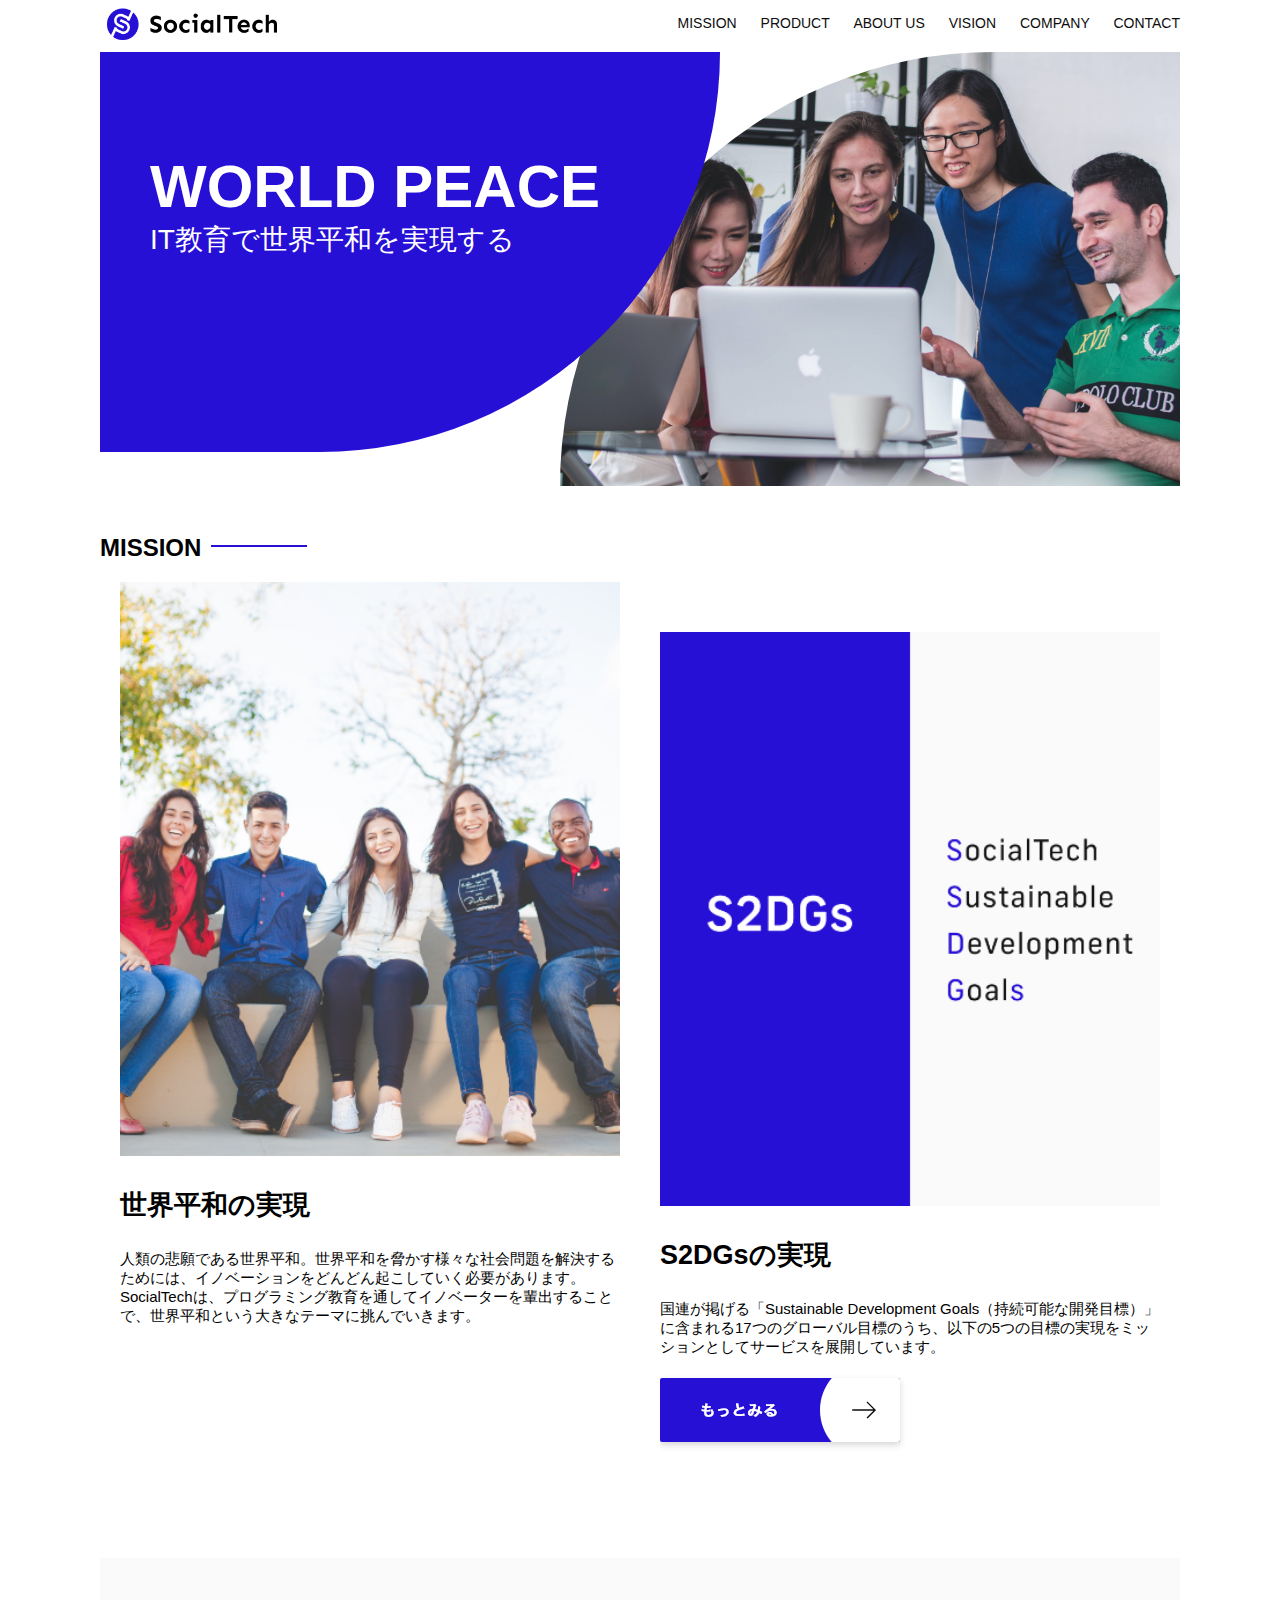
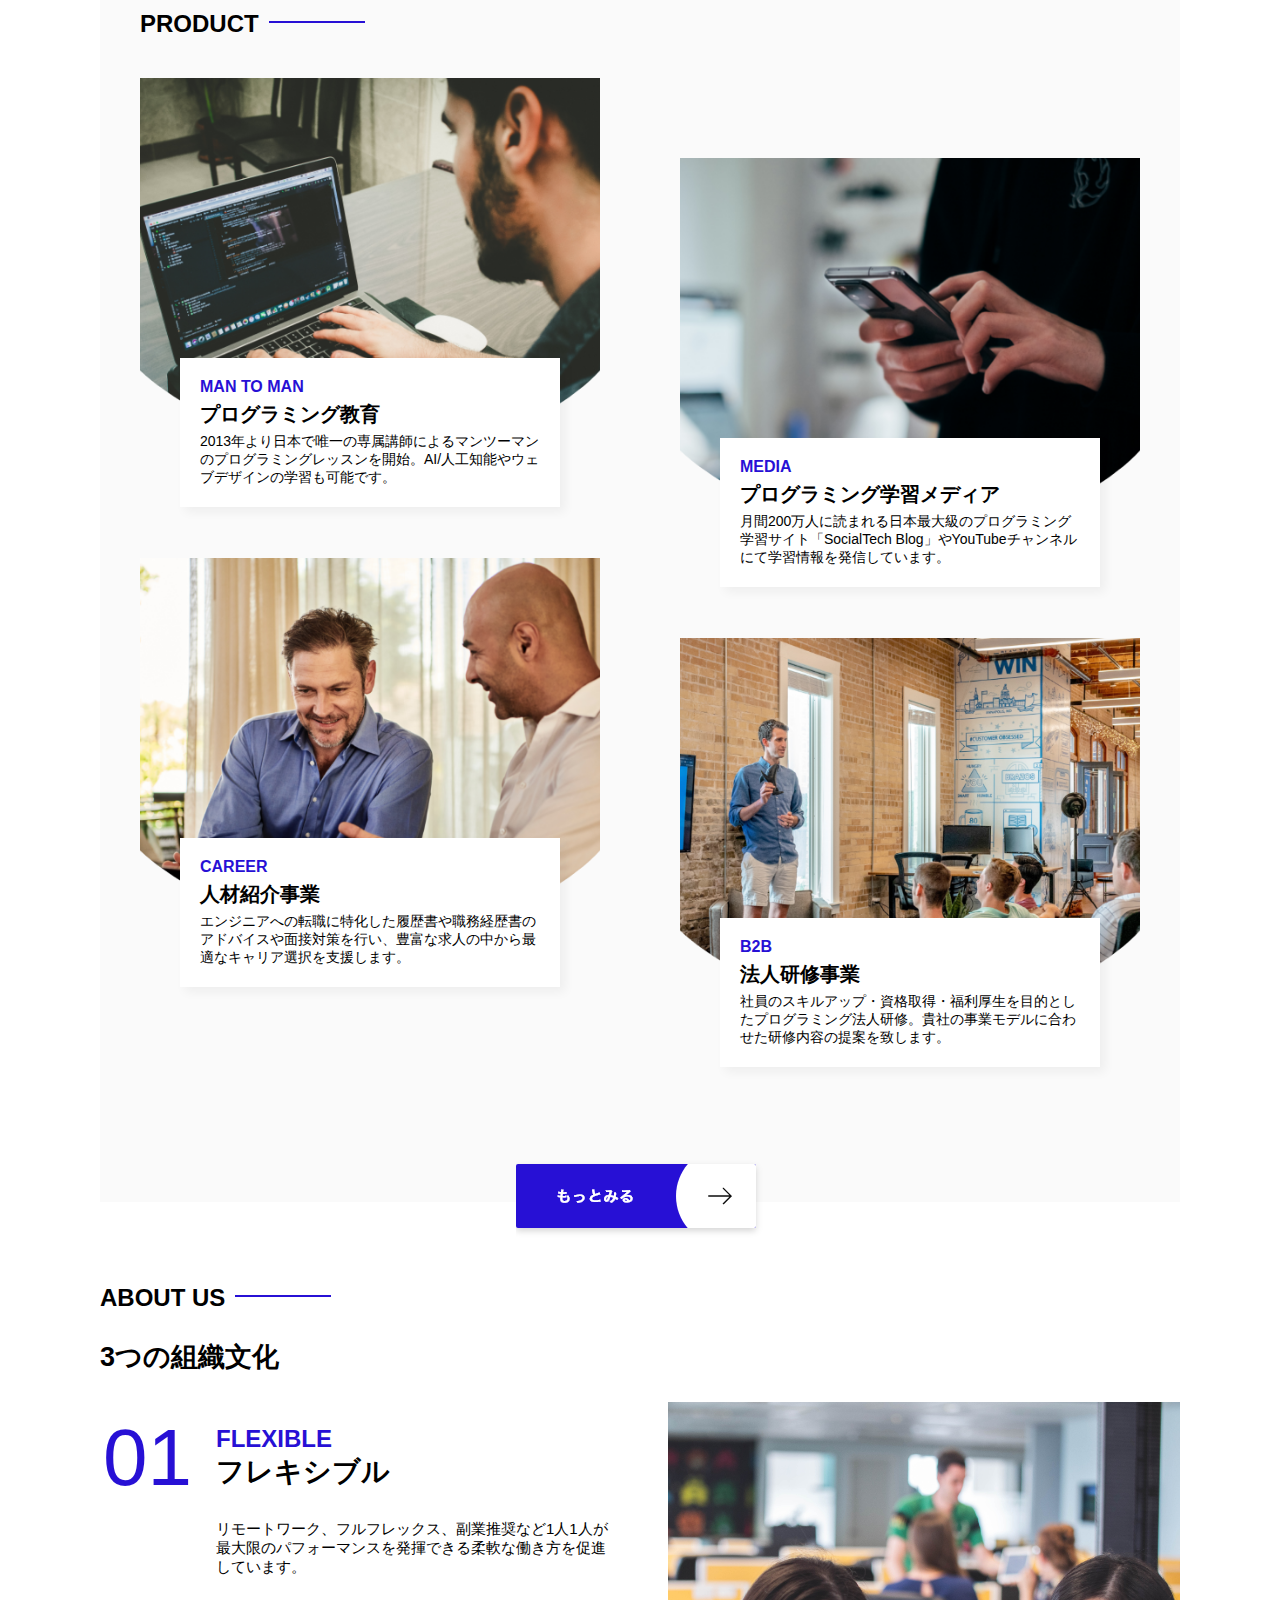
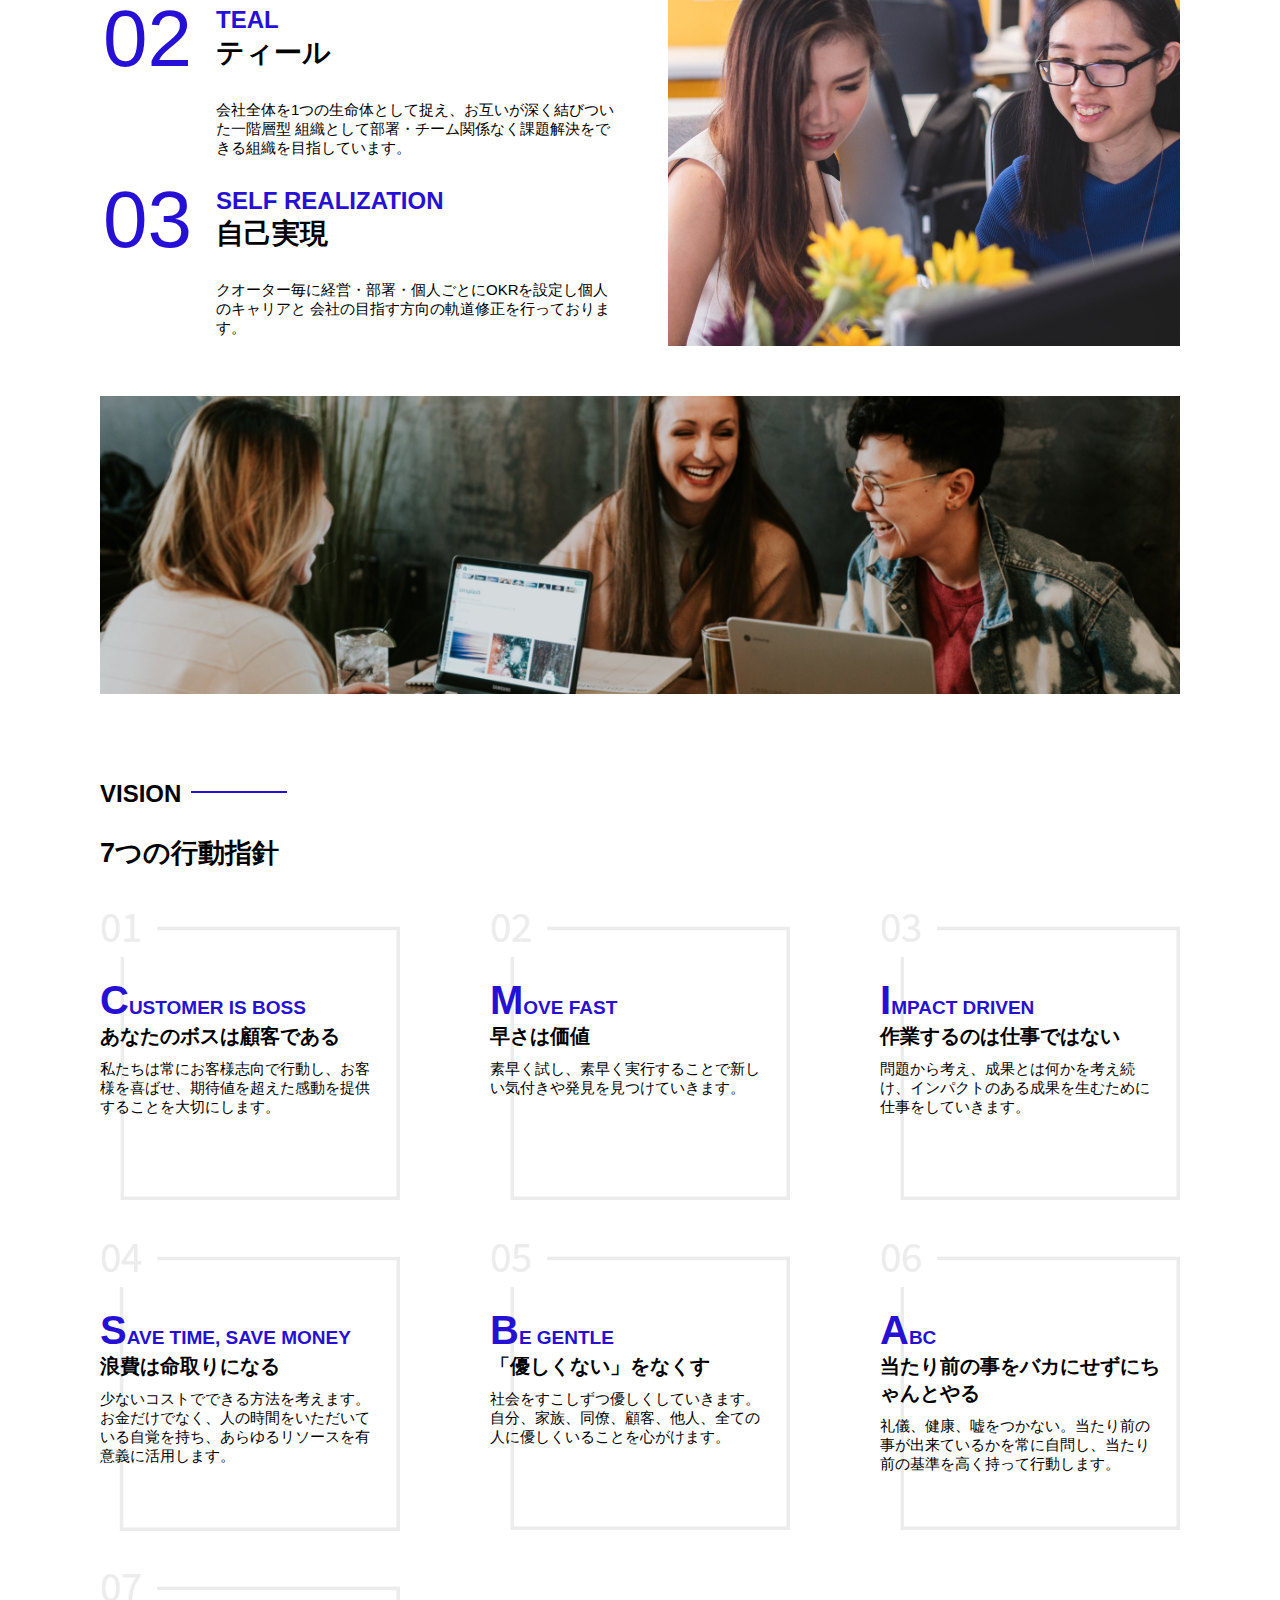
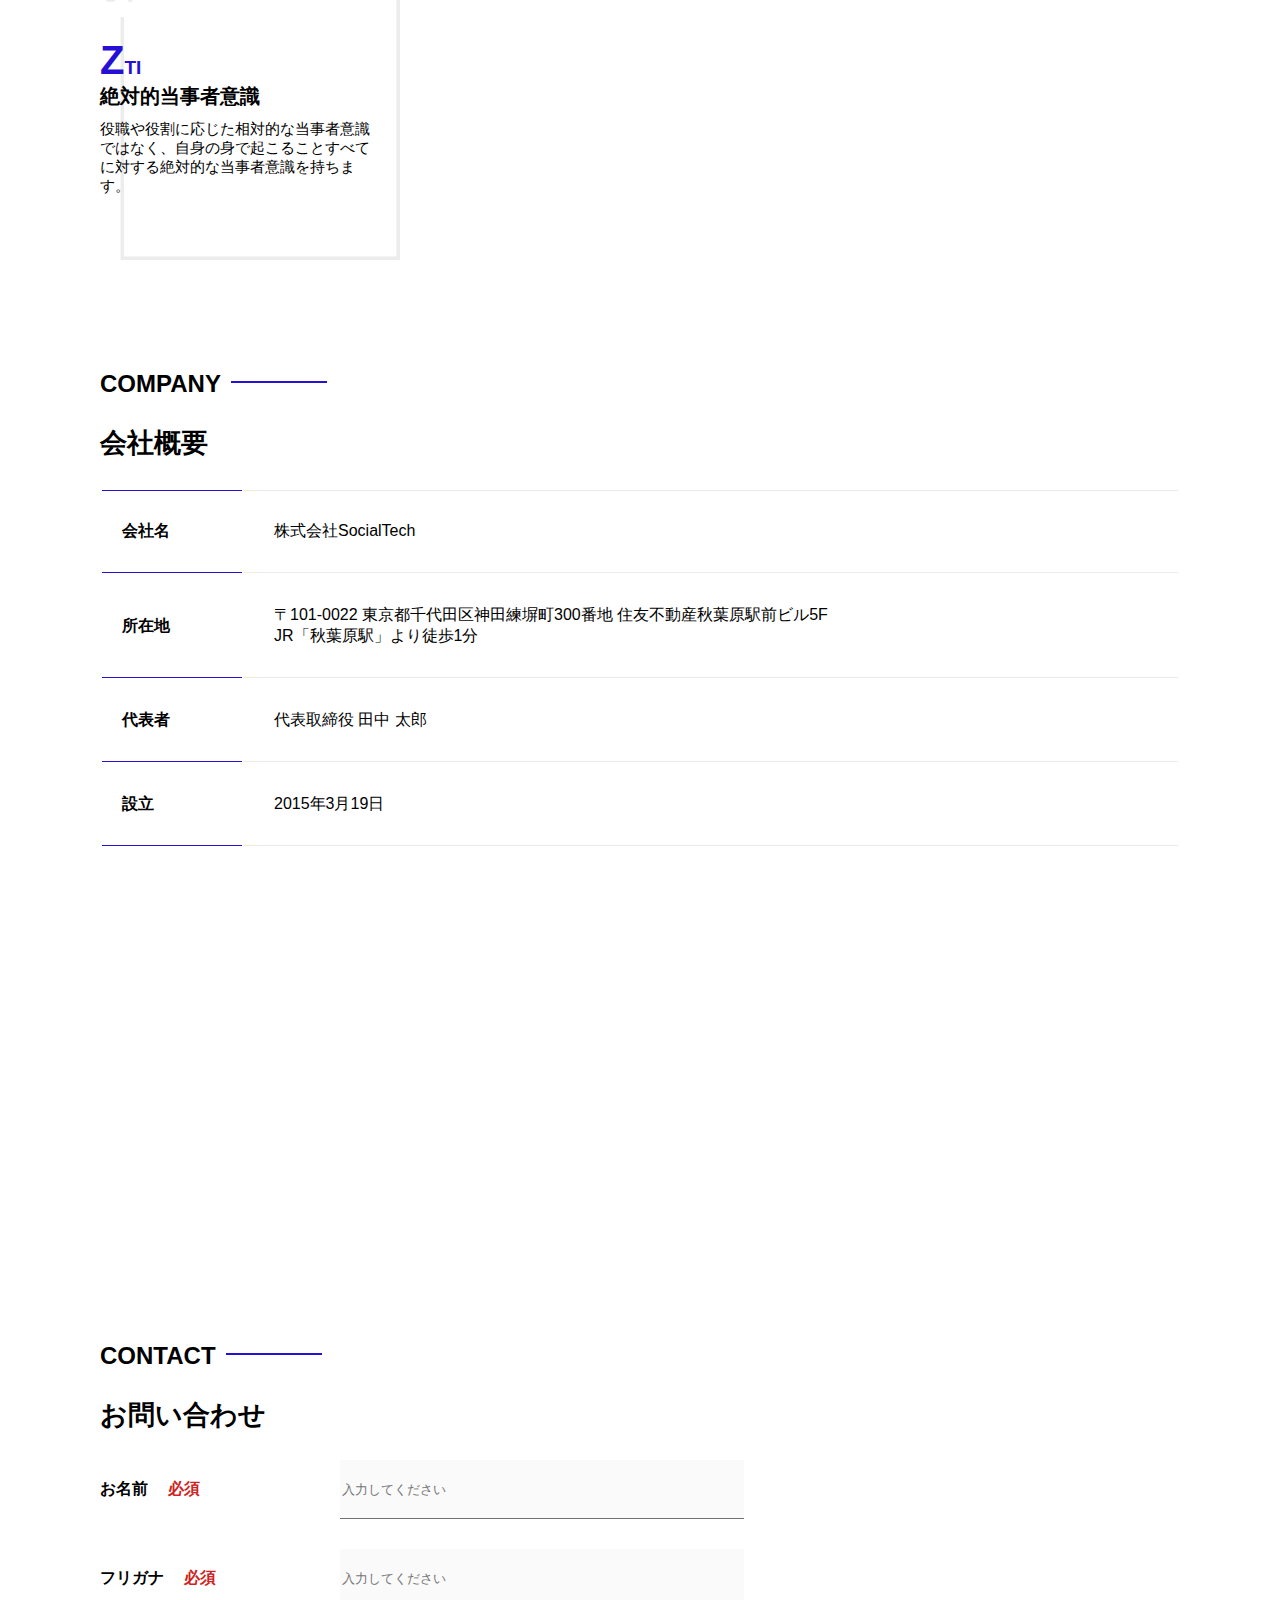
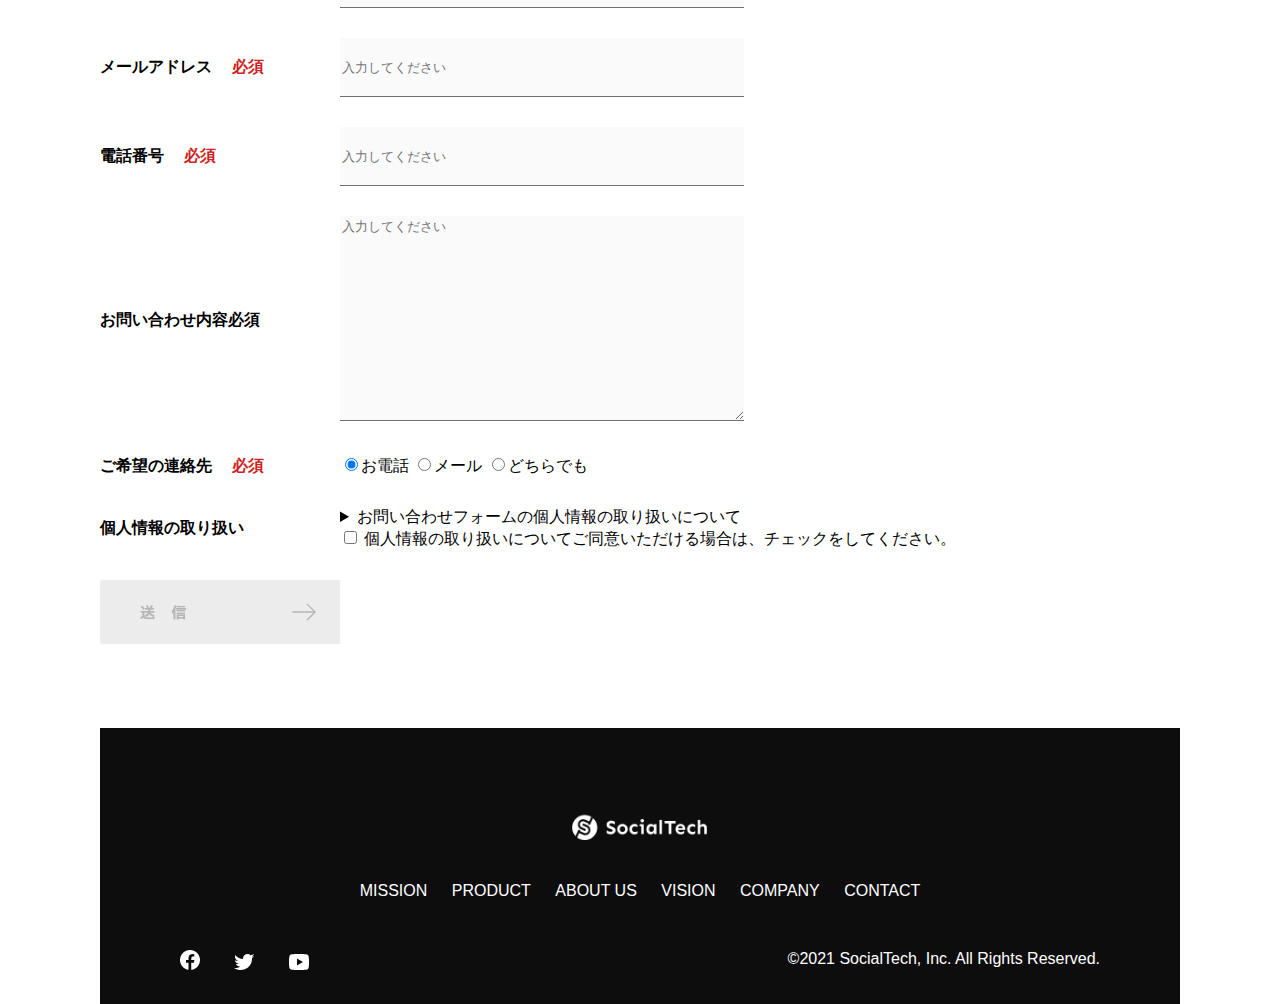
==== index.html @ 22181652 "commit repository" ====
<!DOCTYPE html>
<html>
  <head>
    <title>Social Tech</title>
    <meta charset="utf-8">
    <meta name="description" content="SocialTechはEdTech業界のリーディングカンパニーを目指します。">
    <meta name="viewport" content="width=device-width, initial-scale=1.0">
    <link rel="stylesheet" href="style.css">
  
  </head>
  <body>
    <header>
      <a href="index.html" id="logo"><img src="images/logo.png" alt="トップページに戻る"></a>
      <nav id="nav-pc">
        <a href="mission.html">MISSION</a>
        <a href="product.html">PRODUCT</a>
        <a href="index.html#aboutus">ABOUT US</a>
        <a href="index.html#vision">VISION</a>
        <a href="index.html#company">COMPANY</a>
        <a href="index.html#contact">CONTACT</a>
      </nav>
      <!-- menu button for smart phone -->
      <img id="menu-sp" src="images/button-menu.png" alt="ナビゲーションを開く" onclick="document.getElementById('nav-sp').style.display = 'block'">

      <!-- navigation for smartphone -->
      <nav id="nav-sp">
        <img id="close" src="images/button-close.png" alt="ナビゲーションを閉じる" onclick="document.getElementById('nav-sp').style.display = 'none'">
        <a id="logo-sp" href="index.html" onclick="document.getElementById('nav-sp').style.display = 'none'"><img src="images/logo-sp.png" alt="トップページに戻る"></a>
        <a class="menu" href="mission.html" onclick="document.getElementById('nav-sp').style.display = 'none'">MISSION</a>
        <a class="menu" href="product.html" onclick="document.getElementById('nav-sp').style.display = 'none'">PRODUCT</a>
        <a class="menu" href="index.html#aboutus" onclick="document.getElementById('nav-sp').style.display = 'none'">ABOUT US</a>
        <a class="menu" href="index.html#vision" onclick="document.getElementById('nav-sp').style.display = 'none'">VISION</a>
        <a class="menu" href="index.html#company" onclick="document.getElementById('nav-sp').style.display = 'none'">COMPANY</a>
        <a class="menu" href="index.html#contact" onclick="document.getElementById('nav-sp').style.display = 'none'">CONTACT</a>
        <div id="sns">
          <a href="https://www.facebook.com/sejuku2013"><img src="images/button-facebook.png" alt="Facebookのリンク"></a>
          <a href="https://twitter.com/samuraijuku"><img src="images/button-twitter.png" alt="Twitterのリンク"></a>
          <a href="https://www.youtube.com/channel/UCCFOQO5aDK0xXam4cUQXT8g"><img src="images/button-youtube.png" alt="YouTubeのリンク"></a>
        </div>
      </nav>
    </header>

    <main>
      <article>
        <section id="main-visual">
          <div id="main-message">
            <h1>WORLD PEACE</h1>
            <p>IT教育で世界平和を実現する</p>
          </div>
          <img src="images/index/index-main.png" alt="PCの周りに集まる多国籍の仲間たち">
        </section>

        <section id="mission">
          <h2 class="index-h2">MISSION</h2>
          <div id="mission-flex">
            <div>
              <img id="mission-photo" src="images/index/index-mission.png" alt="屋外のベンチで写真を撮影する多国籍の仲間たち">
              <h3>世界平和の実現</h3>
              <p>人類の悲願である世界平和。世界平和を脅かす様々な社会問題を解決するためには、イノベーションをどんどん起こしていく必要があります。SocialTechは、プログラミング教育を通してイノベーターを輩出することで、世界平和という大きなテーマに挑んでいきます。
              </p>
           </div>
           <div>
            <img id="s2dgs" src="images/index/s2dgs.png" alt="S2DGs">
            <h3>S2DGsの実現</h3>
            <p>国連が掲げる「Sustainable Development Goals（持続可能な開発目標）」に含まれる17つのグローバル目標のうち、以下の5つの目標の実現をミッションとしてサービスを展開しています。</p>
            <a href="mission.html"><img src="images/button-more.png" alt="もっとみる"></a> 
           </div>
         </div>
       </section>
       
       <section id="product">
        <h2 class="index-h2">PRODUCT</h2>
        <div>

          <div id="product-left">
            <div>
             <img class="product-photo" src="images/index/index-mantoman.png" alt="PCでコードを書く男性">
             <div class="product-explain">
              <span>MAN TO MAN</span>
              <h3>プログラミング教育</h3>
              <p>2013年より日本で唯一の専属講師によるマンツーマンのプログラミングレッスンを開始。AI/人工知能やウェブデザインの学習も可能です。</p>
             </div>
            </div>
            <div>
              <img class="product-photo" src="images/index/index-career.png" alt="笑顔で話し合う2人の男性">
              <div class="product-explain">
              <span>CAREER</span>
              <h3>人材紹介事業</h3>
              <p>エンジニアへの転職に特化した履歴書や職務経歴書のアドバイスや面接対策を行い、豊富な求人の中から最適なキャリア選択を支援します。</p>
             </div>
            </div>
          </div>

          <div id="product-right">
            <div>
              <img class="product-photo" src="images/index/index-media.png" alt="スマートフォンを操作する人">
              <div class="product-explain">
               <span>MEDIA</span>
                <h3>プログラミング学習メディア</h3>
                <p>月間200万人に読まれる日本最大級のプログラミング学習サイト「SocialTech Blog」やYouTubeチャンネルにて学習情報を発信しています。</p>
              </div>
            </div>
            <div>
             <img class="product-photo" src="images/index/index-b2b.png" alt="講演中の男性とそれを聴く人々">
             <div class="product-explain">
              <span>B2B</span>
               <h3>法人研修事業</h3>
               <p>社員のスキルアップ・資格取得・福利厚生を目的としたプログラミング法人研修。貴社の事業モデルに合わせた研修内容の提案を致します。</p>
              </div>
             </div>
          </div>

        </div>
        <div>
          <a id="product-more" href="product.html">
            <img src="images/button-more.png" alt="もっとみる">
          </a> 
        </div>
       </section>

       <section id="aboutus">
        <h2 class="index-h2">ABOUT US</h2>
        <h3>3つの組織文化</h3>
        <div>
          <table class="culture-table">
            <tr>
              <td>
                <span class="culture-num">01</span>
              </td>
              <td>
                <span class="culture-en">FLEXIBLE</span>
                <span class="culture-jp">フレキシブル</span>
              </td>
            </tr>
            <tr>
              <td>
                <!-- blank -->
              </td>
              <td>
                <p class="culture-description">
                  リモートワーク、フルフレックス、副業推奨など1人1人が最大限のパフォーマンスを発揮できる柔軟な働き方を促進しています。
                </p>
              </td>
            </tr>
            <tr>
              <td>
                <span class="culture-num">02</span>
              </td>
              <td>
                <span class="culture-en">TEAL</span>
                <span class="culture-jp">ティール</span>
              </td>
            </tr>
            <tr>
              <td>
                <!-- blank -->
              </td>
              <td>
                <p class="culture-description">
                  会社全体を1つの生命体として捉え、お互いが深く結びついた一階層型
                   組織として部署・チーム関係なく課題解決をできる組織を目指しています。
                </p>
              </td>
            </tr>
            <tr>
              <td>
                <span class="culture-num">03</span>
              </td>
              <td>
                <span class="culture-en">SELF REALIZATION</span>
                <span class="culture-jp">自己実現</span>
              </td>
            </tr>
            <tr>
              <td>
                <!-- blank -->
              </td>
              <td>
                <p class="culture-description">
                  クオーター毎に経営・部署・個人ごとにOKRを設定し個人のキャリアと
                   会社の目指す方向の軌道修正を行っております。
                </p>
              </td>
            </tr>
          </table>
            <img class="culture-img" src="images/index/index-aboutus1.png" alt="笑顔で話し合う2人の女性">
        </div>
          <img class="culture-img2" src="images/index/index-aboutus2.png" alt="笑顔で話し合う3人の男女">

       </section>

       <section id="vision">
        <h2 class="index-h2">VISION</h2>
        <h3>7つの行動指針</h3>
        <div>
          <div class="vision-box">
            <img src="images/index/vision-01.png" alt="01">
            <span>
              <h4>CUSTOMER IS BOSS</h4>
              <h5>あなたのボスは顧客である</h5>
              <p>私たちは常にお客様志向で行動し、お客様を喜ばせ、期待値を超えた感動を提供することを大切にします。</p>
            </span>
          </div>
          <div class="vision-box">
            <img src="images/index/vision-02.png" alt="02">
            <span>
              <h4>MOVE FAST</h4>
              <h5>早さは価値</h5>
              <p>素早く試し、素早く実行することで新しい気付きや発見を見つけていきます。</p>
            </span>
          </div>
          <div class="vision-box">
            <img src="images/index/vision-03.png" alt="03">
            <span>
              <h4>IMPACT DRIVEN</h4>
              <h5>作業するのは仕事ではない</h5>
              <p>問題から考え、成果とは何かを考え続け、インパクトのある成果を生むために仕事をしていきます。</p>
            </span>
          </div>
          <div class="vision-box">
            <img src="images/index/vision-04.png" alt="04">
            <span>
              <h4>SAVE TIME, SAVE MONEY</h4>
              <h5>浪費は命取りになる</h5>
              <p>少ないコストでできる方法を考えます。お金だけでなく、人の時間をいただいている自覚を持ち、あらゆるリソースを有意義に活用します。</p>
            </span>
          </div>
          <div class="vision-box">
            <img src="images/index/vision-05.png" alt="05">
            <span>
              <h4>BE GENTLE</h4>
              <h5>「優しくない」をなくす</h5>
              <p>社会をすこしずつ優しくしていきます。自分、家族、同僚、顧客、他人、全ての人に優しくいることを心がけます。</p>
            </span>
          </div>
          <div class="vision-box">
            <img src="images/index/vision-06.png" alt="06">
            <span>
              <h4>ABC</h4>
              <h5>当たり前の事をバカにせずにちゃんとやる</h5>
              <p>礼儀、健康、嘘をつかない。当たり前の事が出来ているかを常に自問し、当たり前の基準を高く持って行動します。</p>
            </span>
          </div>
          <div class="vision-box">
            <img src="images/index/vision-07.png" alt="07">
            <span>
              <h4>ZTI</h4>
              <h5>絶対的当事者意識</h5>
              <p>役職や役割に応じた相対的な当事者意識ではなく、自身の身で起こることすべてに対する絶対的な当事者意識を持ちます。</p>
            </span>
          </div>
        </div>

       </section>

       <section id="company">
        <h2 class="index-h2">COMPANY</h2>
        <h3>会社概要</h3>
        <table id="company-table">
          <tr>
            <th class="tableheader-first">会社名</th>
            <td class="cell-first">株式会社SocialTech</td>
          </tr>
          <tr>
            <th class="tableheader">所在地</th>
            <td class="cell">〒101-0022 東京都千代田区神田練塀町300番地 住友不動産秋葉原駅前ビル5F<br>JR「秋葉原駅」より徒歩1分</td>
          </tr>
          <tr>
            <th class="tableheader">代表者</th>
            <td class="cell">代表取締役 田中 太郎</td>
          </tr>
          <tr>
            <th class="tableheader">設立</th>
            <td class="cell">2015年3月19日</td>
          </tr>
        </table>
        <iframe src="https://www.google.com/maps/embed?pb=!1m18!1m12!1m3!1d1166.8540449428626!2d139.77416284995712!3d35.69972409227043!2m3!1f0!2f0!3f0!3m2!1i1024!2i768!4f13.1!3m3!1m2!1s0x60188fee13660e23%3A0x77137876edf742ac!2z5L2P5Y-L5LiN5YuV55Sj56eL6JGJ5Y6f6aeF5YmN44OT44Or!5e0!3m2!1sja!2sjp!4v1717382700939!5m2!1sja!2sjp"  style="border:0;" allowfullscreen="" loading="lazy" ></iframe>

       </section>

       <section id="contact">
        <h2 class="imdex-h2">CONTACT</h2>
        <h3>お問い合わせ</h3>
        <form>
          <div>
            <div class="contact-heading">
              <label class="contact-label">お名前<span class="contact-span">必須</span></label>
            </div>
            <div>
              <input type="text" name="name" placeholder="入力してください" class="contact-textbox">
            </div>
          </div>
          <div>
            <div class="contact-heading">
              <label class="contact-label">フリガナ<span class="contact-span">必須</span></label>
            </div>
            <div>
              <input type="text" name="hurigana" placeholder="入力してください" class="contact-textbox">
            </div>
          </div>
          <div>
            <div class="contact-heading">
              <label class="contact-label">メールアドレス<span class="contact-span">必須</span></label>
            </div>
            <div>
              <input type="text" name="email" placeholder="入力してください" class="contact-textbox">
            </div>
          </div>
          <div>
            <div class="contact-heading">
              <label class="contact-label">電話番号<span class="contact-span">必須</span></label>
            </div>
            <div>
              <input type="text" name="tel" placeholder="入力してください" class="contact-textbox">
            </div>
          </div>
          <div>
            <div class="contact-heading">
              <label class="contact-label">お問い合わせ内容<span>必須</span class="contact-span"></label>
            </div>
            <div>
              <textarea class="contact-textarea" placeholder="入力してください" name="message"></textarea>
            </div>
          </div>
          <div>
            <div class="contact-heading">
              <label class="contact-label">ご希望の連絡先<span class="contact-span">必須</span></label>
            </div>
            <div>
              <input class="radiobutton" type="radio" value="tel" name="contact" checked><label>お電話</label>
              <input class="radiobutton" type="radio" value="mail" name="contact"><label>メール</label>
              <input class="radiobutton" type="radio" value="both" name="contact"><label>どちらでも</label>
            </div>
          </div>
          <div>
            <div class="contact-heading">
              <label class="contact-label">個人情報の取り扱い</label>
            </div>
            <div>
              <details>
                <summary>お問い合わせフォームの個人情報の取り扱いについて</summary>
                <div>
                  <span>１．組織の名称又は氏名</span><br>
                   株式会社SocialTech<br><br>
                   <span>２．個人情報保護管理者（若しくはその代理人）の氏名又は職名、所属及び連絡先
                    鈴木 一郎 コーポレート部</span><br>
                   メールアドレス：samurai@example.com<br>
                   TEL：03-1234-5678<br>
                   <span>３．個人情報の利用目的</span><br>
                   ・本サービス及び本サービスに関連する情報の提供又はそれらに関する連絡のため<br>
                   ・ユーザーの本人確認のため<br>
                   ・当社サービスのご案内のため<br>
                   ・当社の商品等の広告または宣伝（電子メールによるものを含むものとします。）<br><br>
                   <span>４．個人情報の取り扱い業務の委託</span><br>
                   個人情報の取扱業務の全部または一部を外部に業務委託する場合があります。<br>
                   その際、弊社は、個人情報を適切に保護できる管理体制を敷き実行していることを条件として<br>
                   委託先を厳選したうえで、機密保持契約を委託先と締結し、お客様の個人情報を厳密に管理させます。<br><br>
                   <span>５．個人情報の開示等の請求</span><br>
                   お客様は、弊社に対してご自身の個人情報の開示等（利用目的の通知、開示、内容の訂正・追加・削除、利用の停止または消去、第三者への提供の停止）に関して、当社問合わせ窓口に申し出ることができます。<br>
                   その際、弊社はお客様ご本人を確認させていただいたうえで、合理的な期間内に対応いたします。<br><br>
                   なお、個人情報に関する弊社問合わせ先は、次の通りです。<br><br>
                   株式会社SocialTech　個人情報問合せ窓口<br>
                   〒101-0022 東京都千代田区神田練塀町300番地 住友不動産秋葉原駅前ビル5F<br>
                   メールアドレス：samurai@example.com　TEL：03-1234-5678<br><br>
                   <span>６．個人情報を提供されることの任意性について</span><br><br>
                   お客様がご自身の個人情報を弊社に提供されるか否かは、お客様のご判断によりますが、もしご提供されない場合には、適切なサービスが提供できない場合がありますので予めご了承ください。
                </div>
              </details>
              <input type="checkbox" name="agree">
              <span>個人情報の取り扱いについてご同意いただける場合は、チェックをしてください。</span>
            </div>
          
          </div>
          <input type="image" src="images/button-submit.png" alt="送信する">
        </form>
       </section>
     </article>

      <footer>
        <div id="footer-logo">
          <img src="images/logo-sp.png" alt="SocialTech">
        </div>
        <div id="footer-link">
          <a href="mission.html">MISSION</a>
          <a href="product.html">PRODUCT</a>
          <a href="index.html#aboutus">ABOUT US</a>
          <a href="index.html#vision">VISION</a>
          <a href="index.html#company">COMPANY</a>
          <a href="index.html#contact">CONTACT</a>
        </div>
        <div id="sns-footer">
          <a href="https://www.facebook.com/sejuku2013"><img src="images/button-facebook.png" alt="Facebookのリンク"></a>
          <a href="https://twitter.com/samuraijuku"><img src="images/button-twitter.png" alt="Twitterのリンク"></a>
          <a href="https://www.youtube.com/channel/UCCFOQO5aDK0xXam4cUQXT8g"><img src="images/button-youtube.png" alt="YouTubeのリンク"></a>
            <span id="copyright">&copy;2021 SocialTech, Inc. All Rights Reserved.</span>
        </div>
      </footer>
    </main>

  </body>
</html>
---- style.css ----
/* for PC screen min-768px */
@media screen and (min-width: 768px) {
  
body {
  font-family: "Source Sans Pro", "Hiragino Kaku Gothic ProN", Meiryo, Arial, sans-serif;
  max-width: 1080px;
  min-width: 960px;
  margin: 0 auto 0 auto;
}

p{
  font-size: 15px;
}

header {
  display: flex;
  justify-content: space-between;
}

/* navigation layout */
#nav-pc {
  font-size: 14px;
  padding-top: 15px;
}

#nav-pc > a {
  text-decoration: none;
  margin-left: 20px;
}

#nav-pc > a:link {
  color: #0d0d0d;
}

#nav-pc > a:visited {
  color: #0d0d0d;
}

#nav-pc > a:hover {
  color: #0d0d0d;
  text-decoration: underline;
}

#nav-pc > a:active {
  color: #0d0d0d;
}

/* not showing smartphone navigation */
#nav-sp,
#menu-sp {
  display: none;
}

#main-visual {
  position: relative;
  height: 400px;
  
}

#main-message {
  position: absolute;
  top: 0;
  left: 0;
  background-color: #2710d5;
  color: #ffffff;
  border-radius: 0 0 476px 0;
  height: 100%;
  width: 100%;
  max-width: 620px;
  z-index: 11;
}

#main-message > h1 {
  font-size: 60px;
  font-weight: bold;
  margin: 100px 0 0 50px;
}

#main-message > p {
  font-size: 28px;
  margin: 0 0 0 50px;
}

#main-visual > img {
  max-width: 620px;
  border-radius: 476px 0 0 0;
  position: absolute;
  top: 0;
  right: 0;
  z-index: 10;
}


article h2 {
  margin: 40px 0 0 0;

}

article h2::after {
  content: url(images/line.png);
  margin-left: 10px;
}

h3 {
  font-size: 27px;
}

#mission {
  margin: 80px auto 80px auto;
  width: 100%;

}

#mission-flex {
  width: 100%;
  display: flex;
}

#mission-flex > div {
  width: 50%;
  margin: 20px;
}

#mission-photo {
  width: 100%;
}

#s2dgs {
  margin-top: 50px;
  width: 100%;
}

#product {
  background-color: #fafafa;
  margin: 80px 0px;
  padding: 10px 40px 0px 40px;
}

#product > div {
  margin-top: 40px;
  display: flex;
}

#product-left {
  margin-right: 20px;
  width: 50%;
}

#product-right {
  margin-left: 20px;
  margin-top: 80px;
  width: 50%;
}

#product-left > div {
  position: relative;
  height: 480px;
  margin-right: 20px;
}

#product-right > div {
  position: relative;
  height: 480px;
  margin-left: 20px;
}

.product-photo {
  width: 100%;
}

.product-explain {
  background-color: #ffffff;
  position: absolute;
  left: 0;
  top: 280px;
  margin: 0 40px;
  padding: 20px;
  box-shadow: 5px 5px 10px rgba(0, 0, 0, 0.05);
}

.product-explain > span {
  color: #2710d5;
  font-weight: bold;
  font-size: 16px;
  margin: 0;
}

.product-explain > h3 {
  font-size: 20px;
  margin: 5px 0;
}

.product-explain > p {
  font-size: 14px;
  margin: 0;
}

#product-more {
  margin: 0 auto -42px auto;
}

#aboutus {
  margin: 80px auto;
}

#aboutus > div {
  display: flex;
}

.culture-img {
  width: 100%;
  align-self: flex-start;
}

.culture-img2 {
  margin-top: 50px;
  width: 100%;
}

.culture-table {
  margin-right: 50px;
}

.culture-num {
  font-size: 80px;
  color: #2710d5;
  margin-right: 20px;
}

.culture-en {
  color: #2710d5;
  font-weight: bold;
  font-size: 24px;
  display: block;
}

.culture-jp {
  font-size: 28px;
  font-weight: bold;
}

.culture-description {
  margin: 0;
}

#vision {
  margin: 80px auto;
}

#vision > div {
  width: 100%;
  display: flex;
  justify-content: space-between;
  flex-wrap: wrap;
}

.vision-box {
  width: 300px;
  height:300px;
  margin-bottom: 30px;
  position: relative;
}

.vision-box > img {
  width: 100%;
  height: auto;
  position: absolute;
  top: 0;
  left: 0;
  z-index: 30;
}

.vision-box > span {
  position: absolute;
  top: 0;
  left: 0;
  z-index: 31;
  margin-right: 20px;
}

.vision-box > span > h4 {
  color: #2710d5;
  font-size: 19px;
  margin: 80px 0 0 0;

}

.vision-box > span > h4::first-letter {
  font-size: 40px;
}

.vision-box > span > h5 {
  font-size: 20px;
  margin: 0;
}

.vision-box > span > p {
  margin: 10px 0 0 0;
}

#company {
  margin: 80px auto 80px auto;
}

#company-table {
  width: 100%;
}

.tableheader {
  text-align: left;
  padding: 20px;
  border-bottom-color: #2710d5;
  border-bottom-width: 1px;
  border-bottom-style: solid;
  width: 100px;
}

.tableheader-first {
  text-align: left;
  padding: 20px;
  border-bottom-color: #2710d5;
  border-bottom-width: 1px;
  border-bottom-style: solid;
  width: 100px;
  border-top-color: #2710d5;
  border-top-width: 1px;
  border-top-style: solid;
}

.cell {
  padding: 30px;
  border-bottom-color: #ececec;
  border-bottom-width: 1px;
  border-bottom-style: solid;
}

.cell-first {
  padding: 30px;
  border-bottom-color: #ececec;
  border-bottom-width: 1px;
  border-bottom-style: solid;
  border-top-color: #ececec;
  border-top-width: 1px;
  border-top-style: solid;
}

#company > iframe {
  width: 100%;
  height: 368px;
  margin-top: 40px;
}

#contact {
  margin: 80px auto;
}

#contact > form > div {
  display: flex;
  flex-direction: row;
  flex-wrap: wrap;
  padding-bottom: 30px;
}

.contact-heading {
  width: 240px;
  align-self: center;
}

.contact-label {
  font-weight: bold;
}

.contact-span {
  color: #ce2222;
  margin-left: 20px;
  font-weight: bold;
}

.contact-textbox {
  border-top: 0;
  border-left: 0;
  border-right: 0;
  border-bottom-width: 1px;
  border-bottom-color: #707070;
  border-bottom-style: solid;
  background-color: #fafafa;
  width: 400px;
  height: 56px;
}

.contact-textarea {
  border-top: 0;
  border-left: 0;
  border-right: 0;
  border-bottom-width: 1px;
  border-bottom-color: #707070;
  border-bottom-style: solid;
  background-color: #fafafa;
  width: 400px;
  height: 200px;
}

details {
  width: 700px;
}

details > div {
  background-color: #fafafa;
  padding: 20px;
}

details > div > span {
  font-weight: bold;
}

footer {
  background-color: #0d0d0d;
  text-align: center;
  padding: 80px 80px 30px 80px;
}

#footer-logo {
  margin-bottom: 30px;
}

#footer-link {
  margin-bottom: 50px;
}

#footer-link > a {
  text-decoration: none;
  margin: 10px;
}

#footer-link > a:link {
  color: #ffffff;
}

#footer-link > a:visited {
  color: #ffffff;
}

#footer-link > a:hover {
  color: #ffffff;
  text-decoration: underline;
}

#footer-link > a:active {
  color: #ffffff;
}

#sns-footer {
  text-align: left;
  width: 100%;
}

#sns-footer > a {
  margin-right: 30px;
}

#copyright {
  color: #ffffff;
  float: right;
}

/* mission.html */
#mission-main {
  height: 496px;
  width: 100%;
  background-image: url(images/mission/mission-main.png);
  background-repeat: no-repeat;
  background-position-y: center;
}

#mission-title {
  background-color: #2710d5;
  width: 368px;
  color: #ffffff;
  height: 496px;
  border-radius: 0 248px 248px 0;
  position: relative;
}

#mission-title > h1 {
  position: absolute;
  top: 0;
  left: 100px;
  font-size: 80px;
}

#mission-title > span {
  position: absolute;
  top: 200px;
  left: 100px;
  font-size: 26px;
}

#mission-title > div {
  position: absolute;
  top: 350px;
  left: 100px;
  font-size: 16px;
}

#mission-s2dgs {
  width: 100%;
  margin: 20px;
}

.mission-h2 {
  color: #2710d5;
  font-size: 40px;
}

.mission-h2::after {
  content: none;
}

#mission-5goals {
  margin: 20px;
  display: flex;
}

#mission-5goals > div {
    flex-grow: 1;
    padding: 20px;
  }

#mission-5goals > div > div {
    margin-bottom: 40px;
  }

.fivegoals-image-right {
    float: right;
    margin: 20px;
  }

.fivegoals-image-left {
    float: left;
    margin: 20px;
  }

.fivegoals-number {
    color: #2710d5;
    font-size: 48px;
    margin: 0;
  }

.fivegoals-h3 {
    font-size: 28px;
    margin: 0;
  }

.fivegoals-p {
    margin: 0;
  }

/* product HTML */
#product-main {
  height: 496px;
  width: 100%;
  background-image: url(images/product/product-main.png);
  background-repeat: no-repeat;
  background-position-y: center;
}

#product-title {
  background-color: #2710d5;
  width: 368px;
  color: #ffffff;
  height: 496px;
  border-radius: 0 248px 248px 0;
  position: relative;
}

#product-title > h1 {
  position: absolute;
  top: 0;
  left: 100px;
  font-size: 80px;
}

#product-title > span {
  position: absolute;
  top: 200px;
  left: 100px;
  font-size: 26px;
}

#product-title > div {
  position: absolute;
  top: 350px;
  left: 100px;
  font-size: 16px;
}

.product-section1 {
  position: relative;
  margin: 20px;
  height: 340px;
}

.product-section1 > img {
  position: absolute;
  top: 0;
  left: 0;
  width: 450px;
  margin: 0 40px 30px 0;
  border-radius: 0 432px 0 0; 
}

.product-section1 > div {
  position: absolute;
  top: 0;
  left: 480px;
}

.product-section2 {
  position: relative;
  margin: 20px;
  height: 340px;
}

.product-section2 > img {
  position: absolute;
  top: 0;
  right: 0;
  width: 450px;
  margin: 0 0 30px 40px;
  border-radius: 432px 0 0 0; 
}

.product-section2 > div {
  width: 500px;
  position: absolute;
  top: 0;
  left: 0;
}

.product-h2 {
  color: #2710d5;
  font-size: 24px;
  margin: 0;
}

.product-h3 {
  font-size: 28px;
  margin: 0;
}



}



/* for smartphone screen max-767px */
@media screen and (max-width: 767px) {
  body {
    min-width: 375px;
    margin: 0;
  }

    #nav-pc {
      display: none;
    }

    #menu-sp {
      float: right;
      padding: 0;
    }

    #nav-sp {
      background-color: #2710d5;
      position: absolute;
      top: 0;
      left: 0;
      width: 100%;
      height: 100%;
      display: none;
      z-index: 100;
    }

    #close {
      position: absolute;
      top: 20px;
      right: 20px;
    }
    /* navigation menu logo */
    #logo-sp {
      margin: 80px 0px 30px 20px;
    }
/* navigation link */
    #nav-sp > a {
      display: block;
    }

    #nav-sp > a:link {
      color: #ffffff;
    }

    #nav-sp > a:visited {
      color: #ffffff;
    }

    #nav-sp > a:hover {
      color: #ffffff;
      text-decoration: underline;
    }

    #nav-sp > a:active {
      color: #ffffff;
    }

    #nav-sp > .menu {
      text-decoration: none;
      display: block;
      margin: 0 20px 0 20px;
      height: 44px;
      font-size: 16px;
      background-image: url(images/arrow.png);
      background-repeat: no-repeat;
      background-position: right top
     }

     #sns {
      position: absolute;
      bottom: 20px;
      left: 20px;
     }

      #sns > a {
        margin-right: 30px;
      }

      #main-visual {
        position: relative;
        height: 470px;
        width: 100%;
        overflow: hidden;
      }

      #main-visual > div {
        position: absolute;
        top: 0;
        left: 0;
        background-color: #2710d5;
        color: white;
        border-radius: 0 0 476px 0;
        text-align: center;
        height: 280px;
        width: 100%;
        z-index: 11;
      }

      #main-visual > div > h1 {
        font-size: 28px;
        margin: 90px 0 0 0;
      }

      #main-visual > div > p {
        margin: 0;
      }

      #main-visual > img {
        width: 100%;
        border-radius: 476px 0 0 0;
        z-index: 10;
        position: absolute;
        bottom: 0;
        right: 0; 
      }

      h2::after {
        content: url(images/line.png);
        margin-left: 10px;
      }

      h3 {
        font-size: 24px;
        margin-top: 10px;
      }

      #mission {
        margin: 20px;
      }

      #mission-photo, #s2dgs {
        width: 100%;
      }

      #product {
        background-color: #fafafa;
        padding-top: 10px;
        margin: 80px auto 0px auto;
        max-width: 980px;
      }

      #product h2 {
        margin-left: 20px;
      }

      #product-left, 
      #product-right {
        margin: 0 20px;
      }

      #product-left > div,
      #product-right > div {
        position: relative;
        height: 540px;
      }

      .product-explain {
        background-color: #ffffff;
        position: absolute;
        left: 0;
        bottom: 50px;
        padding: 20px;
        box-shadow: 5px 5px 10px rgba(0, 0, 0, 0.05);
      }

      .product-explain > span {
        color: #2710d5;
        font-weight: bold;
        font-size: 16px;
        margin: 0;
      }

      .product-explain > h3 {
        margin: 10px 0;
      }

      .product-photo {
        width: 100%;  
      }

      #product-more > img {
        margin:0 0 -42px 20px;
      }

      #aboutus {
        margin: 80px 20px;
      }

      #aboutus > div {
        display: flex;
        flex-direction: column;
      }

      .culture-table {
        width: 100%;
        padding-right: 20px;
        order: 2;
      }

      .culture-img {
        width: 100%;
        order: 1;
      }

      .culture-img2 {
        width: 100%;
      }

      .culture-num {
        font-size: 80px;
        color: #2710d5;
      }

      .culture-en {
        color: #2710d5;
        font-weight: bold;
        font-size: 24px;
        display: block;
      }

      .culture-jp {
        display: block;
      }

      .culture-description {
        margin: 0;
      }

      #vision {
        margin: 80px 20px;
      }

      .vision-box {
        width: 300px;
        height: 300px;
        margin-bottom: 30px;
        position: relative;
      }

      .vision-box > img {
        width: 100%;
        height: auto;
        position: absolute;
        top: 0;
        left: 0;
        z-index: 30;
      }

      .vision-box > span {
        position: absolute;
        top: 0;
        left: 0;
        z-index: 31;
        margin-right: 20px;
      }

      .vision-box > span > h4 {
        color: #2710d5;
        font-size: 19px;
        margin: 60px 0 0 0;
      }

      .vision-box > span > h5 {
        font-size: 20px;
        margin: 0;
      }

      .vision-box > span > p {
        margin-top: 10px;
      }

      #company {
        margin: 0 20px;
      }

      #company > h3 {
        margin-bottom: 20px;
      }

      #company > table {
        width: 100%;
      }

      .tableheader-first {
        text-align: left;
        padding: 20px;
        border-bottom-color: #2710d5;
        border-bottom-width: 1px;
        border-bottom-style: solid;
        border-top-color: #2710d5;
        border-top-width: 1px;
        border-top-style: solid;
        width: 50px;
      }

      .tableheader {
        text-align: left;
        padding: 20px;
        border-bottom-color: #2710d5;
        border-bottom-width: 1px;
        border-bottom-style: solid;
        width: 50px;
      }

      .cell {
        padding: 20px;
        border-bottom-color: #ececec;
        border-bottom-width: 1px;
        border-bottom-style: solid;
      }

      .cell-first {
        padding: 20px;
        border-bottom-color: #ececec;
        border-bottom-width: 1px;
        border-bottom-style: solid;
        border-top-color: #ececec;
        border-top-width: 1px;
        border-top-style: solid;
      }

      #company > iframe {
        width: 100%;
        height: 240px;
        margin: 40px 0 0 0;
      }

      #contact {
        margin: 80px 20px;
      }

      #contact > h3 {
        margin-bottom: 20px;
      }

      #contact > form > div {
        margin-bottom: 20px;
      }

      .contact-heading {
        margin-bottom: 20px;
      }
      .contact-label {
        font-weight: bold;
      }

      .contact-span {
        color: #ce2222;
        margin-left: 20px;
        font-weight: bold;
      }

      .contact-textbox {
        height: 50px;
        border-top: 0;
        border-left: 0;
        border-right: 0;
        background-color: #fafafa;
        border-bottom-color: #707070;
        border-bottom-width: 1px;
        border-bottom-style: solid;
        min-width: 300px;
        width: 100%;
      }

      .contact-textarea {
        height: 150px;
        border-top: 0;
        border-left: 0;
        border-right: 0;
        background-color: #fafafa;
        width: 100%;
      }

      .radiobutton {
        margin-bottom: 20px;
      }

      .radiobutton + label::after {
        content:"\A";
        white-space: pre;
      }

      footer {
        background-color: #0d0d0d;
        padding: 30px 20px 50px 20px;
      }

      #footer-logo {
        margin-bottom: 30px;
      }

      #footer-link {
        margin-bottom: 50px;
      }

      #footer-link > a {
        text-decoration: none;
        margin: 0 20px 30px 0;
        display: block;
        background-image: url(images/arrow.png);
        background-repeat: no-repeat;
        background-position: right top;
      }

      #footer-link > a:link {
        color: #ffffff;
      }

      #footer-link > a:visited {
        color: #ffffff;
      }

      #footer-link > a:hover {
        color: #ffffff;
        text-decoration: underline;
      }

      #footer-link > a:active {
        color: #ffffff;
      }

      #sns-footer > a {
        margin-right: 30px;
      }

      #copyright {
        font-size: 12px;
        color: #ffffff;
        display: block;
        margin-top: 30px;
      }

      /* mission HTML */
      #mission-main {
        height: 256px;
        width: 100%;
        background-image: url(images/mission/mission-main.png);
        background-repeat: no-repeat;
        background-size: auto 208px;
      }

      #mission-title {
        background-color: #2710d5;
        width: 136px;
        color: #ffffff;
        height: 256px;
        border-radius: 0 248px 248px 0;
        position: relative;
      }

      #mission-title >h1 {
        position: absolute;
        top: 0;
        left: 20px;
        font-size: 40px;
      }

      #mission-title > span {
        position: absolute;
        top: 110px;
        left: 20px;
        font-size: 18px;
      }

      #mission-title > div {
        position: absolute;
        top: 180px;
        left: 20px;
        font-size: 13px;
      }

      #mission-s2dgs {
        margin: 20px;
      }

      .mission-h2 {
        color: #2710d5;
        font-size: 38px;
        margin: 0px;
      }

      .mission-h2::after {
        content: none;
      }

      #mission-s2dgs > img {
        width: 100%;
      }

      #mission-5goals {
        margin: 20px;
      }

      #mission-5goals > div >div {
        margin-bottom: 40px;
      }

      #s2dgs-image {
        width: 100%;
      }

      .fivegoals-image-right {
        margin: 20px auto;
        display: block;
      }

      .fivegoals-image-left {
        margin: 20px auto;
        display: block;
      }

      .fivegoals-number {
        color: #2710d5;
        font-size: 48px;
        margin: 0;
      }

      .fivegoals-h3 {
        font-size: 28px;
        margin: 0;
      }

      .fivegoals-p {
        margin: 0;
      }

      /* product HTML プロダクトページ */
      #product-main {
        height: 256px;
        width: 100%;
        background-image: url(images/product/product-main.png);
        background-repeat: no-repeat;
        background-position-y: center;
        background-size: auto 208px;
      }

      #product-title {
        background-color: #2710d5;
        width: 136px;
        color: #ffffff;
        height: 256px;
        border-radius: 0 248px 249px 0;
        position: relative;
      }

      #product-title > h1 {
        position: absolute;
        top: 0;
        left: 20px;
        font-size: 40px;
      }
      
      #product-title > span {
        position: absolute;
        top: 110px;
        left: 20px;
        font-size: 18px;
      }

      #product-title > div {
        position: absolute;
        top: 180px;
        left: 20px;
        font-size: 13px;
      }

      .product-section1 {
        margin: 20px;
      }

      .product-section1 > img {
        width: 100%;
        border-radius: 0 300px 0 0;
      }

      .product-section2 {
        margin: 20px;
        display: flex;
        flex-direction: column;
      }

      .product-section2 > img {
        order: 1;
        width: 100%;
        border-radius: 300px 0 0 0;
      }

      .product-section2 > div {
        order: 2;
      }

      .product-h2 {
        color: #2710d5;
        font-size: 24px;
        margin: 0;
      }

      .product-h3 {
        font-size: 28px;
        margin: 0;
      }



      }
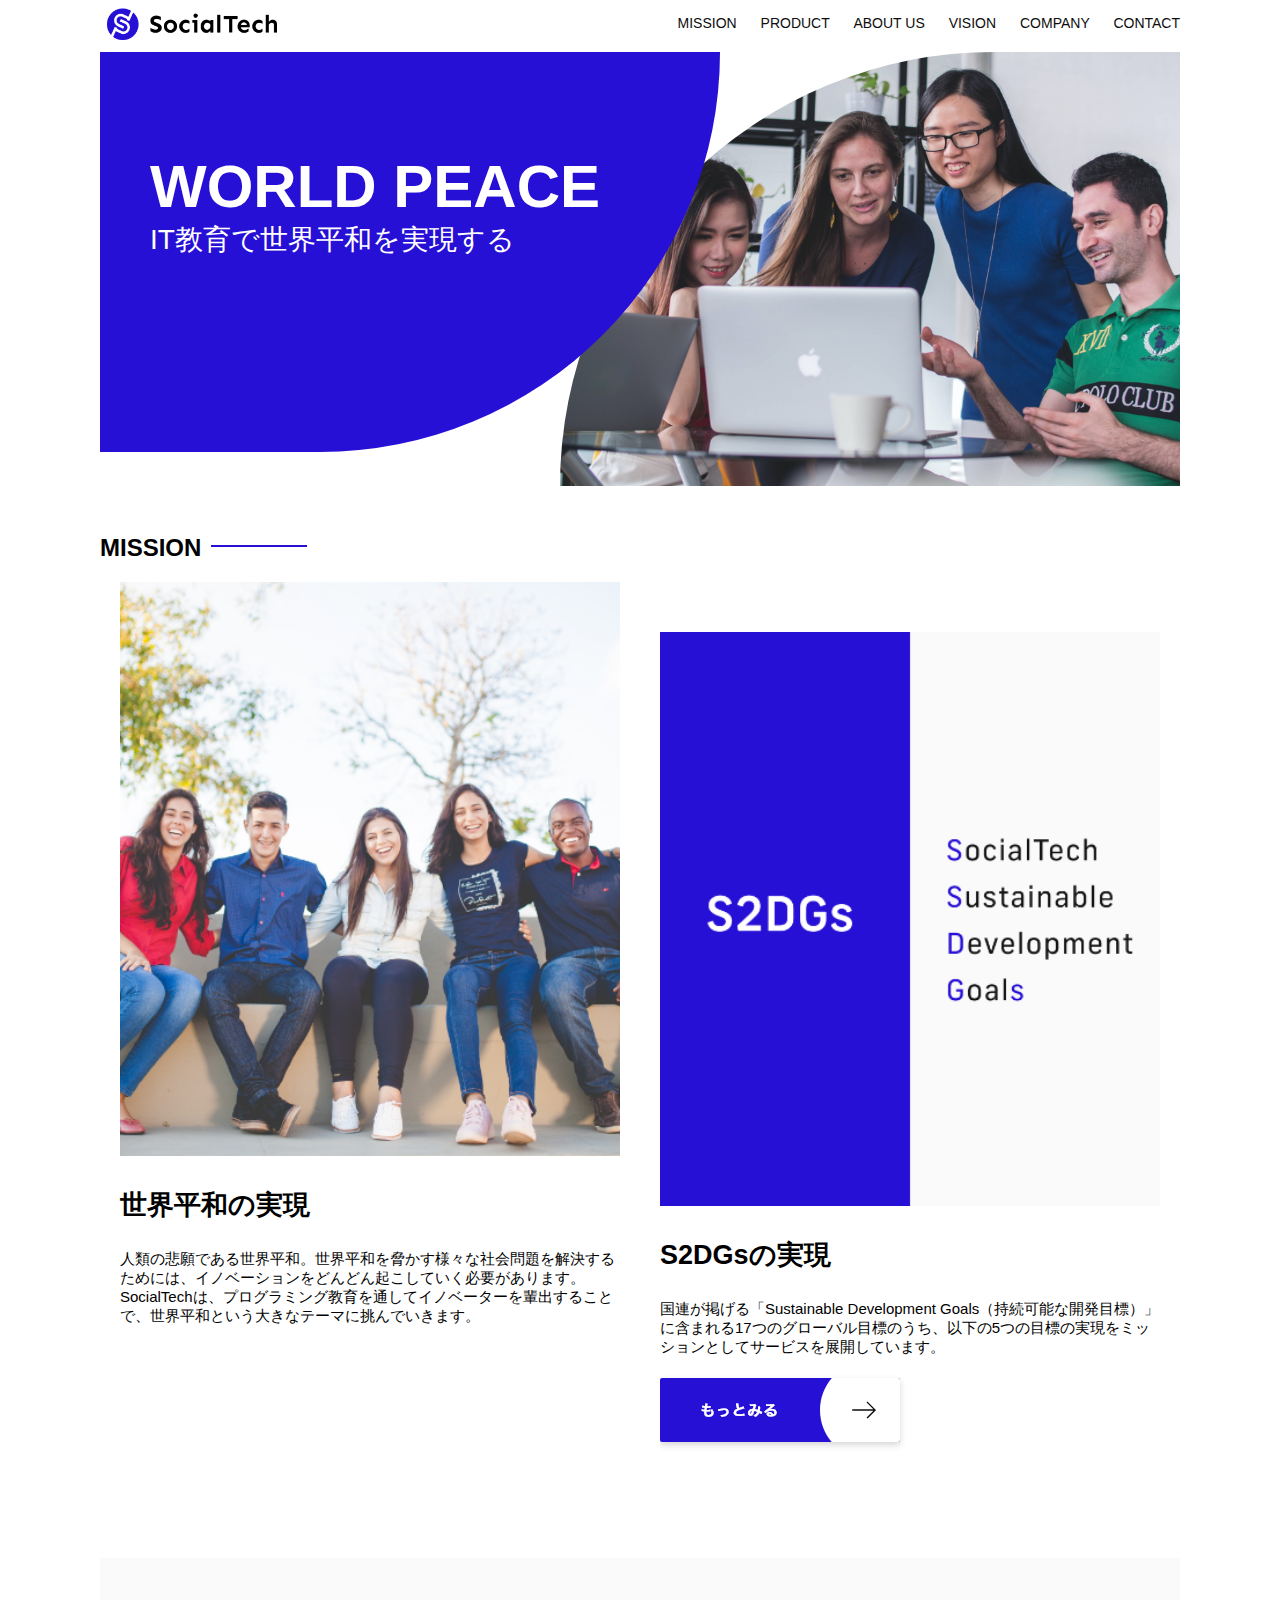
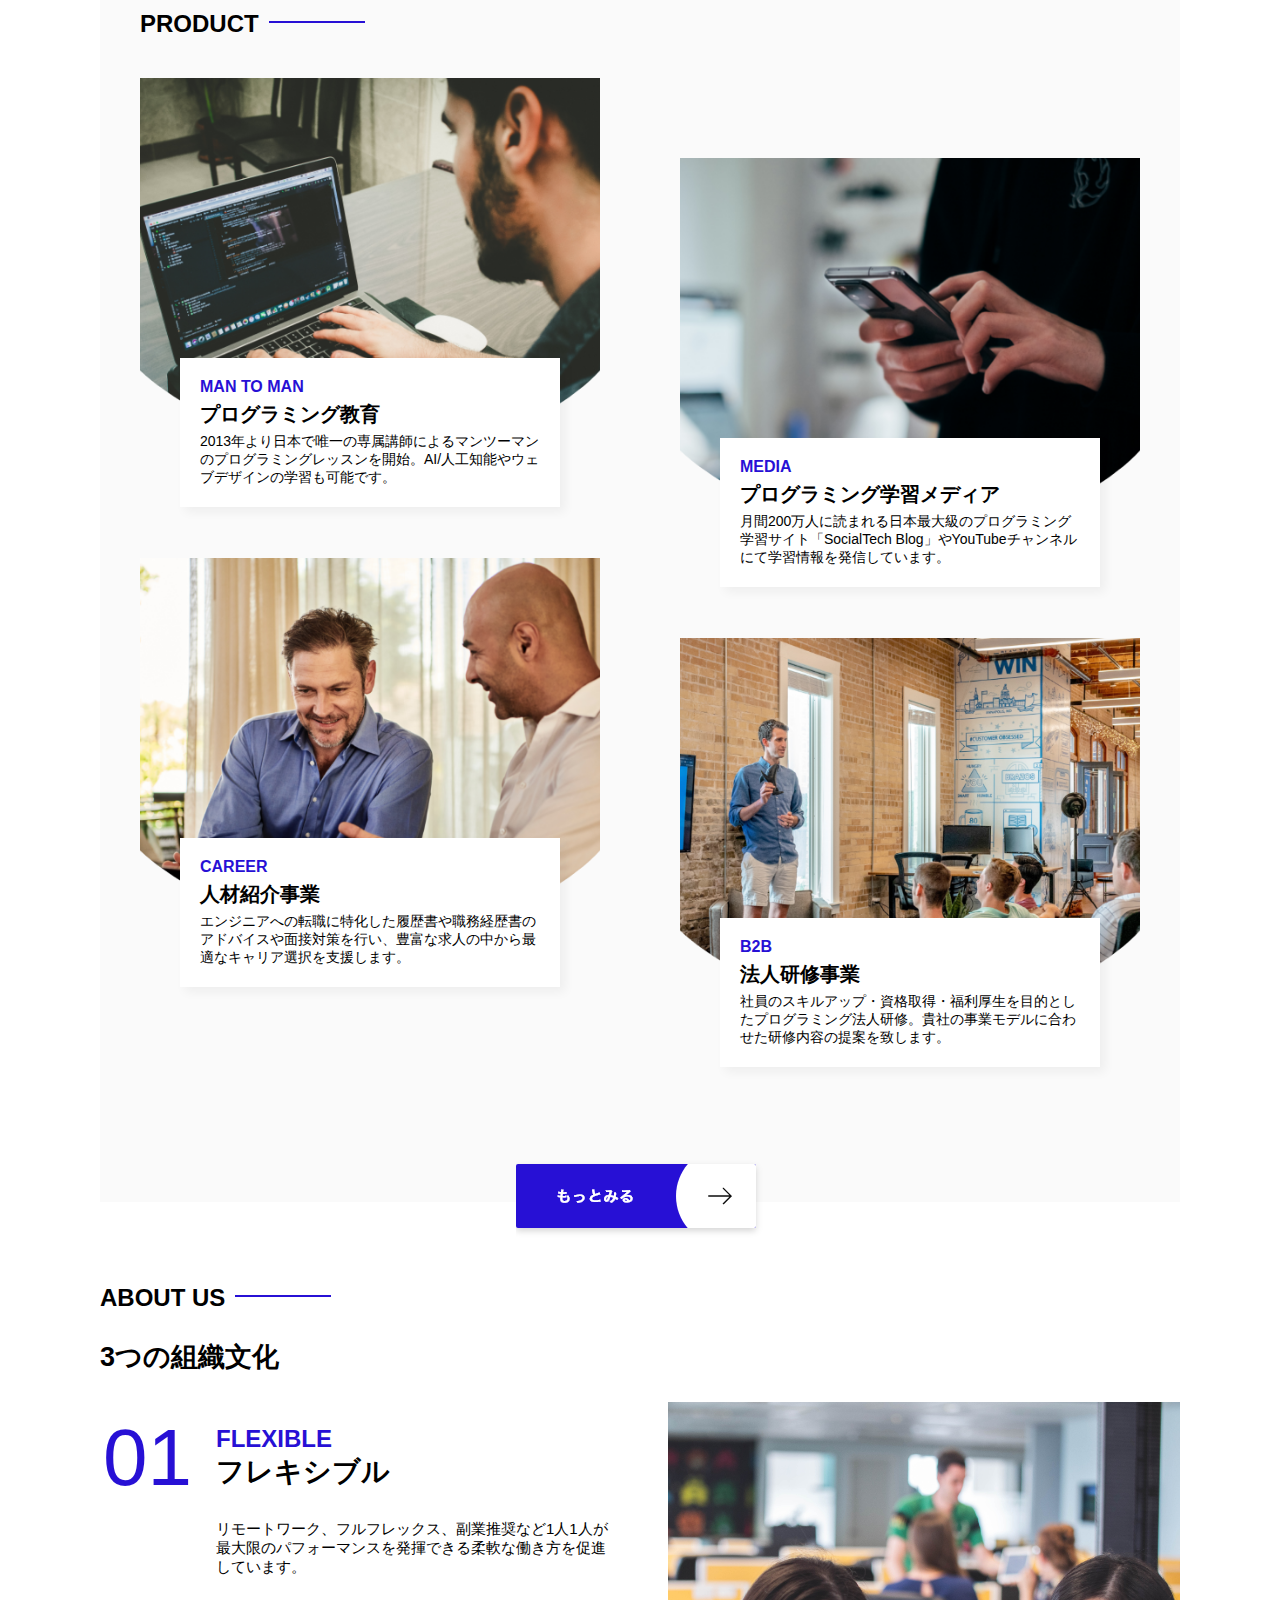
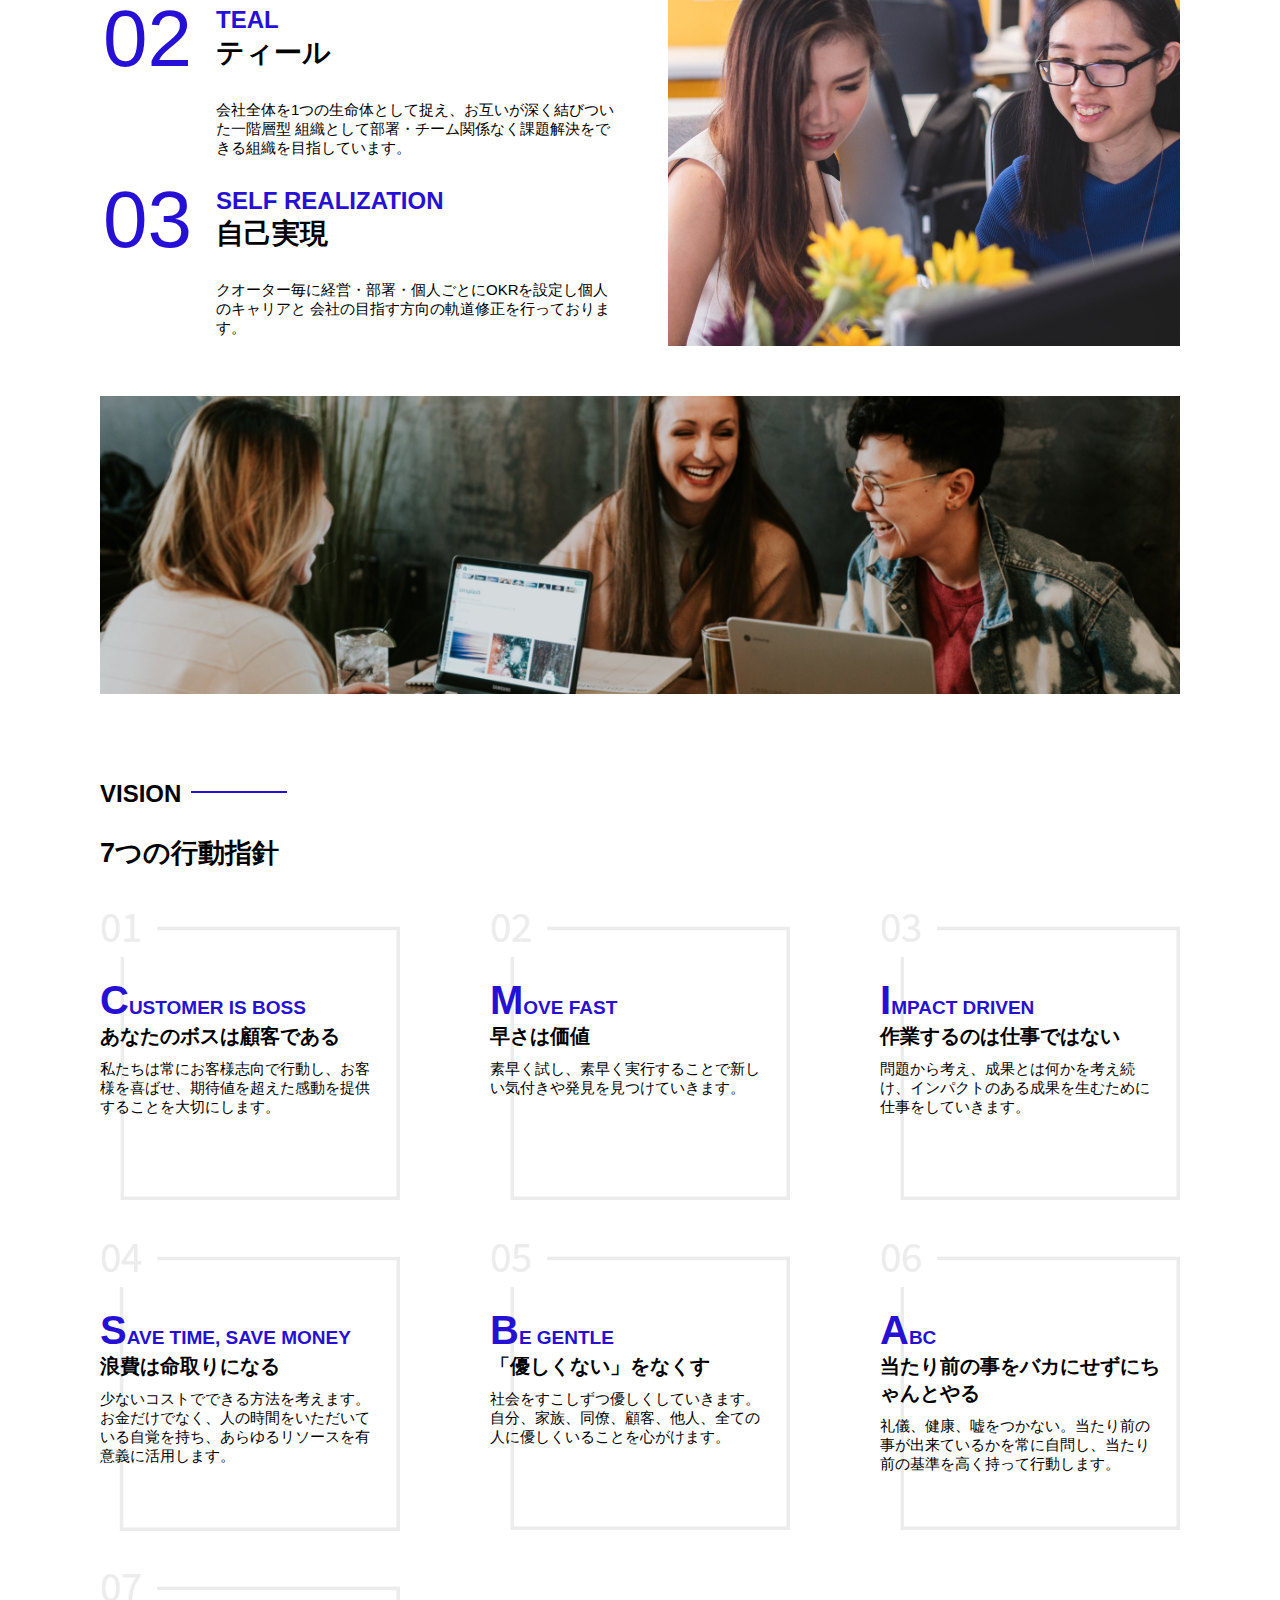
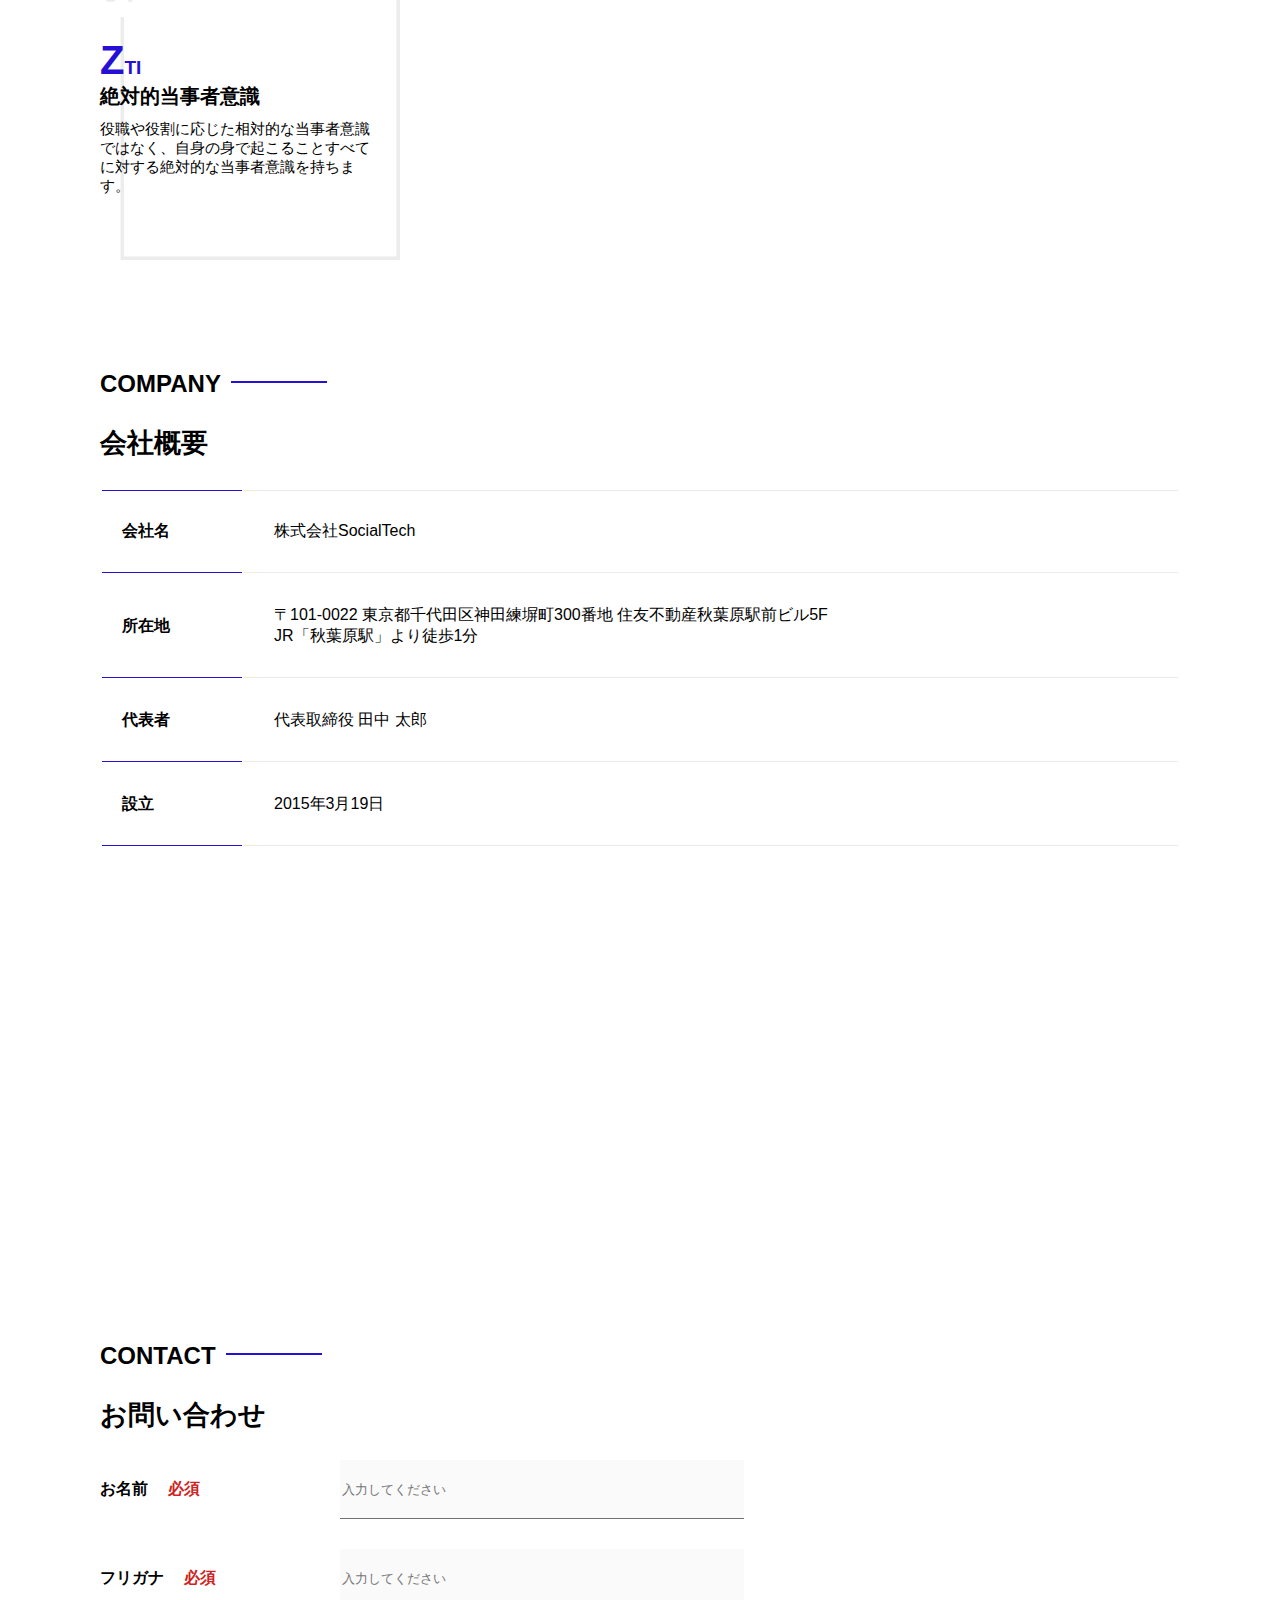
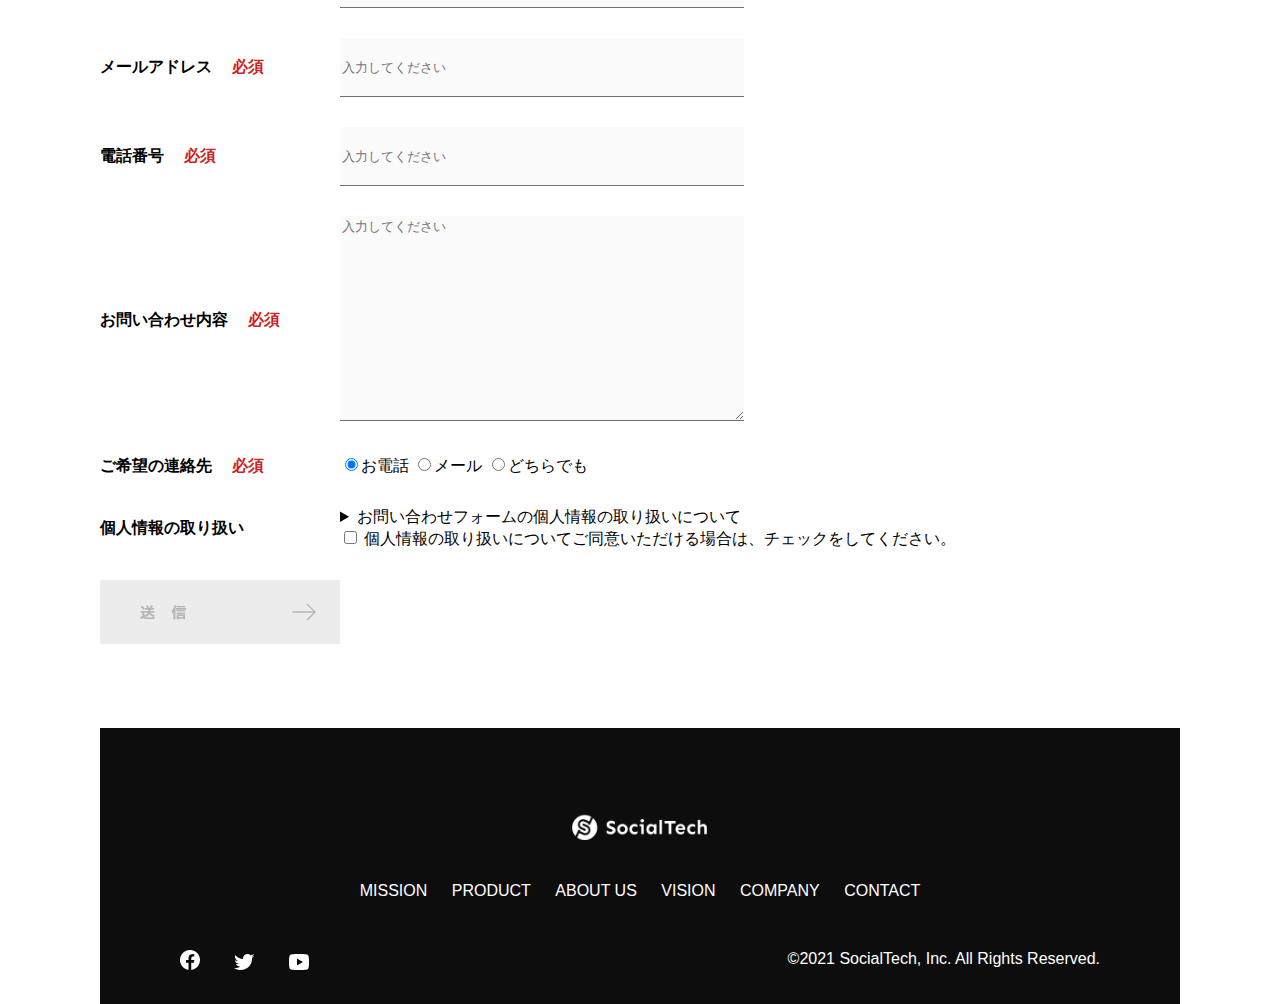
==== commit 368db3e9: "correct errors" ====
--- a/index.html
+++ b/index.html
@@ -5,10 +5,20 @@
     <meta charset="utf-8">
     <meta name="description" content="SocialTechはEdTech業界のリーディングカンパニーを目指します。">
     <meta name="viewport" content="width=device-width, initial-scale=1.0">
+    <meta name="twitter:card" content="summary">
+    <meta name="twitter:site" content="@Kmary36407">
+    <meta property="og:url" content="https://mariyoshik.github.io/socialtech/index.html">
+    <meta property="og:title" content="Social Tech">
+    <meta property="og:description" content="the company achieving the goal of WORLD PEACE through technology">
+    <meta property="og:image" content="https://mariyoshik.github.io/socialtech/images/Logo.png">
+
     <link rel="stylesheet" href="style.css">
   
   </head>
+
+
   <body>
+
     <header>
       <a href="index.html" id="logo"><img src="images/logo.png" alt="トップページに戻る"></a>
       <nav id="nav-pc">
@@ -316,7 +326,7 @@
           </div>
           <div>
             <div class="contact-heading">
-              <label class="contact-label">お問い合わせ内容<span>必須</span class="contact-span"></label>
+              <label class="contact-label">お問い合わせ内容<span class="contact-span">必須</span></label>
             </div>
             <div>
               <textarea class="contact-textarea" placeholder="入力してください" name="message"></textarea>
@@ -375,6 +385,7 @@
         </form>
        </section>
      </article>
+    </main>
 
       <footer>
         <div id="footer-logo">
@@ -395,7 +406,6 @@
             <span id="copyright">&copy;2021 SocialTech, Inc. All Rights Reserved.</span>
         </div>
       </footer>
-    </main>
 
   </body>
 </html>